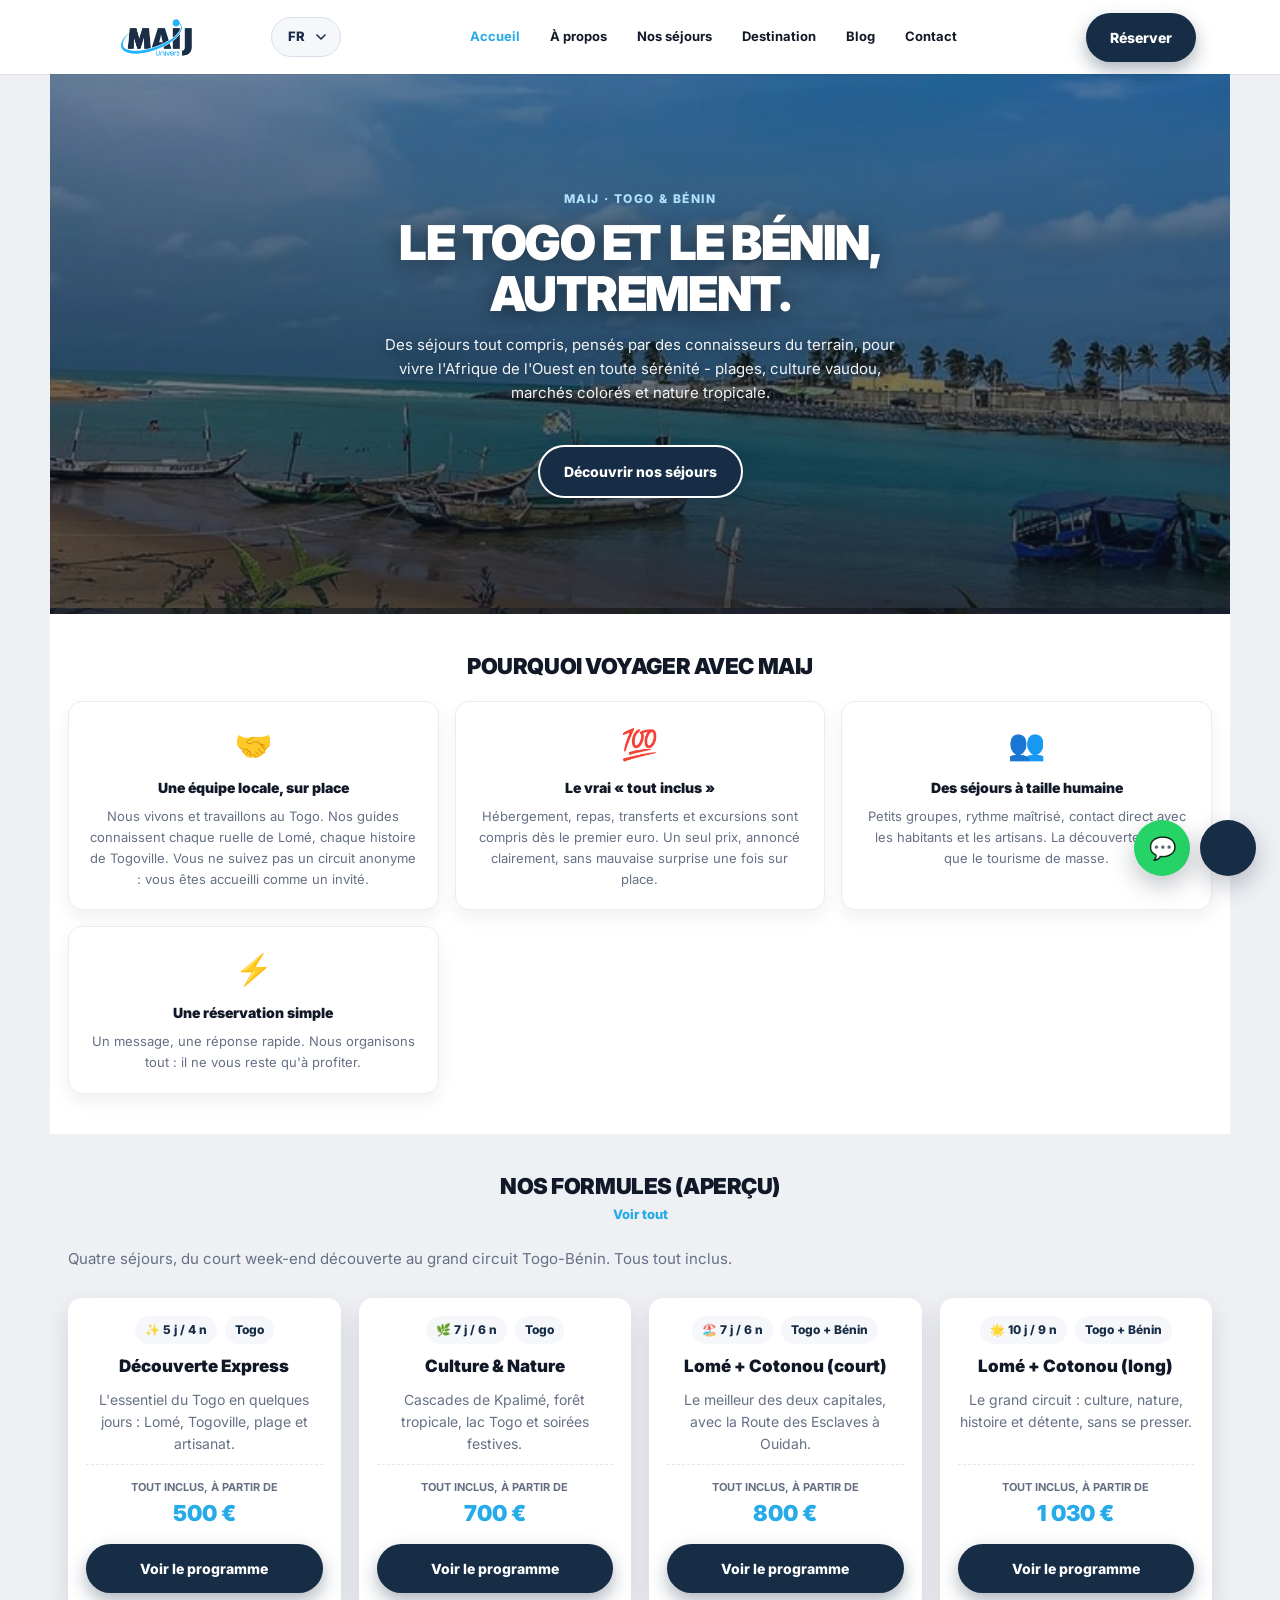
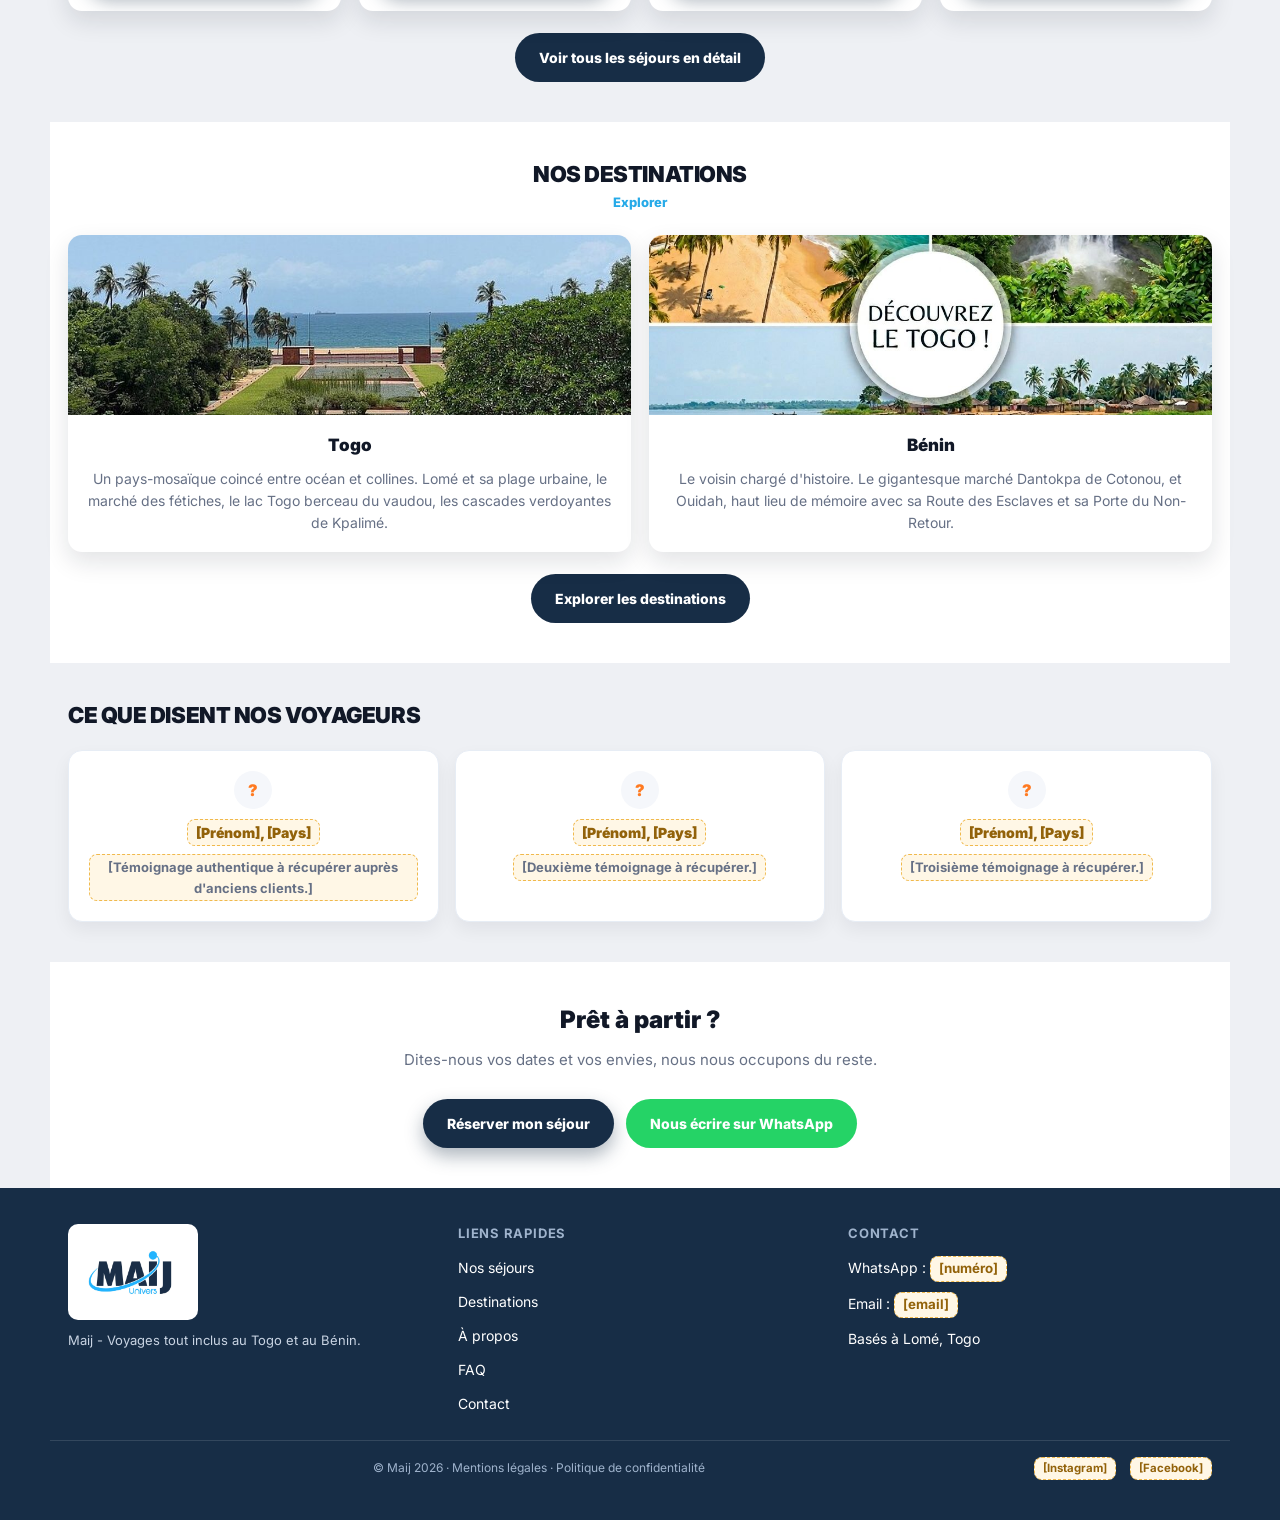
==== index.html @ 4d8f11bf "Déplace le site à la racine du dépôt pour GitHub Pages GitHub Pages cherche index.html à la racine (" ====
<!DOCTYPE html>
<html lang="fr">
<head>
  <meta charset="UTF-8" />
  <meta name="viewport" content="width=device-width, initial-scale=1.0" />
  <title data-i18n-title="home.meta.title">Maij - Voyages tout inclus au Togo et au Bénin</title>
  <meta name="description" data-i18n-content="home.meta.desc" content="Séjours tout inclus au Togo et au Bénin : plages, culture vaudou, marchés et nature tropicale. Réservation simple, organisée par une équipe locale." />
  <link rel="preconnect" href="https://fonts.googleapis.com">
  <link rel="preconnect" href="https://fonts.gstatic.com" crossorigin>
  <link href="https://fonts.googleapis.com/css2?family=Inter:wght@400;500;600;700;800;900&display=swap" rel="stylesheet">
  <link rel="stylesheet" href="style.css" />
</head>
<body>
  <a class="skip-link" href="#main" data-i18n="skip.content">Aller au contenu</a>

  <header class="site-header">
    <div class="header-inner">
      <a href="index.html" class="brand">
        <img src="assets/maij-logo.jpeg" alt="Logo Maij" />
      </a>

      <div class="lang-switch">
        <select class="lang-select" aria-label="Choisir la langue / Choose language">
          <option value="fr">FR</option>
          <option value="en">EN</option>
          <option value="es">ES</option>
          <option value="de">DE</option>
        </select>
      </div>

      <button class="menu-btn" aria-label="Ouvrir le menu" data-i18n-aria-label="menu.open" aria-expanded="false">☰</button>

      <div class="nav-overlay"></div>

      <nav class="navbar">
        <button class="nav-close" aria-label="Fermer le menu" data-i18n-aria-label="menu.close">✕</button>
        <a href="index.html" data-i18n="nav.accueil">Accueil</a>
        <a href="a-propos.html" data-i18n="nav.apropos">À propos</a>
        <a href="sejours.html" data-i18n="nav.sejours">Nos séjours</a>
        <a href="destinations.html" data-i18n="nav.destination">Destination</a>
        <a href="blog.html" data-i18n="nav.blog">Blog</a>
        <a href="contact.html" data-i18n="nav.contact">Contact</a>
        <a href="contact.html" class="btn btn-primary nav-cta" data-i18n="nav.reserver">Réserver</a>
      </nav>

      <a href="contact.html" class="btn btn-primary header-cta" data-i18n="nav.reserver">Réserver</a>
    </div>
  </header>

  <main id="main">
    <section class="hero hero--transparent page-hero-bg-beach">
      <div class="hero-slideshow" aria-hidden="true">
        <div class="hero-slide" style="background-image:url('assets/img/hero-plage-lome.jpg')"></div>
        <div class="hero-slide" style="background-image:url('assets/img/culture-vaudou.png')"></div>
        <div class="hero-slide" style="background-image:url('assets/img/lome-bord-de-mer.jpg')"></div>
        <div class="hero-slide" style="background-image:url('assets/img/cascade-kpalime.jpg')"></div>
      </div>
      <div class="hero-content">
        <p class="eyebrow" data-i18n="home.hero.eyebrow">Maij · Togo &amp; Bénin</p>
        <h1 data-i18n="home.hero.title">Le Togo et le Bénin, autrement.</h1>
        <p class="hero-text" data-i18n="home.hero.text">
          Des séjours tout compris, pensés par des connaisseurs du terrain, pour vivre
          l'Afrique de l'Ouest en toute sérénité - plages, culture vaudou, marchés colorés
          et nature tropicale.
        </p>
        <div class="btn-row">
          <a href="sejours.html" class="btn btn-primary btn-block hero-main-cta" data-i18n="home.hero.btn1">Découvrir nos séjours</a>
        </div>
      </div>
    </section>

    <section class="section section--white">
      <div class="section-title section-title--center">
        <h2 data-i18n="home.why.title">Pourquoi voyager avec Maij</h2>
      </div>
      <div class="why-grid reveal-group carousel-mobile">
        <div class="reveal">
          <span>🤝</span>
          <h3 data-i18n="home.why.1.title">Une équipe locale, sur place</h3>
          <p data-i18n="home.why.1.text">Nous vivons et travaillons au Togo. Nos guides connaissent chaque ruelle de Lomé, chaque histoire de Togoville. Vous ne suivez pas un circuit anonyme : vous êtes accueilli comme un invité.</p>
        </div>
        <div class="reveal">
          <span>💯</span>
          <h3 data-i18n="home.why.2.title">Le vrai « tout inclus »</h3>
          <p data-i18n="home.why.2.text">Hébergement, repas, transferts et excursions sont compris dès le premier euro. Un seul prix, annoncé clairement, sans mauvaise surprise une fois sur place.</p>
        </div>
        <div class="reveal">
          <span>👥</span>
          <h3 data-i18n="home.why.3.title">Des séjours à taille humaine</h3>
          <p data-i18n="home.why.3.text">Petits groupes, rythme maîtrisé, contact direct avec les habitants et les artisans. La découverte plutôt que le tourisme de masse.</p>
        </div>
        <div class="reveal">
          <span>⚡</span>
          <h3 data-i18n="home.why.4.title">Une réservation simple</h3>
          <p data-i18n="home.why.4.text">Un message, une réponse rapide. Nous organisons tout : il ne vous reste qu'à profiter.</p>
        </div>
      </div>
      <div class="carousel-dots" aria-hidden="true"></div>
    </section>

    <section class="section">
      <div class="section-title section-title--center">
        <h2 data-i18n="home.formules.title">Nos formules (aperçu)</h2>
        <a href="sejours.html" class="link" data-i18n="home.formules.seeall">Voir tout</a>
      </div>
      <p class="section-lead" data-i18n="home.formules.lead">Quatre séjours, du court week-end découverte au grand circuit Togo-Bénin. Tous tout inclus.</p>

      <div class="cards cards--4 reveal-group">
        <article class="card reveal">
          <div class="card-body">
            <div class="card-meta"><span data-i18n="home.pack1.duration">✨ 5 j / 4 n</span><span data-i18n="common.togo">Togo</span></div>
            <h3 data-i18n="common.pack1.title">Découverte Express</h3>
            <p data-i18n="home.pack1.desc">L'essentiel du Togo en quelques jours : Lomé, Togoville, plage et artisanat.</p>
            <div class="price-tag">
              <div><span class="price-label" data-i18n="common.price_from">Tout inclus, à partir de</span><br /><span class="price">500 €</span></div>
            </div>
            <a href="sejours.html#pack-1" class="btn btn-primary btn-block" data-i18n="home.pack.cta">Voir le programme</a>
          </div>
        </article>

        <article class="card reveal">
          <div class="card-body">
            <div class="card-meta"><span data-i18n="home.pack2.duration">🌿 7 j / 6 n</span><span data-i18n="common.togo">Togo</span></div>
            <h3 data-i18n="common.pack2.title">Culture &amp; Nature</h3>
            <p data-i18n="home.pack2.desc">Cascades de Kpalimé, forêt tropicale, lac Togo et soirées festives.</p>
            <div class="price-tag">
              <div><span class="price-label" data-i18n="common.price_from">Tout inclus, à partir de</span><br /><span class="price">700 €</span></div>
            </div>
            <a href="sejours.html#pack-2" class="btn btn-primary btn-block" data-i18n="home.pack.cta">Voir le programme</a>
          </div>
        </article>

        <article class="card reveal">
          <div class="card-body">
            <div class="card-meta"><span data-i18n="home.pack3.duration">🏖️ 7 j / 6 n</span><span data-i18n="common.togo_benin">Togo + Bénin</span></div>
            <h3 data-i18n="common.pack3.title">Lomé + Cotonou (court)</h3>
            <p data-i18n="home.pack3.desc">Le meilleur des deux capitales, avec la Route des Esclaves à Ouidah.</p>
            <div class="price-tag">
              <div><span class="price-label" data-i18n="common.price_from">Tout inclus, à partir de</span><br /><span class="price">800 €</span></div>
            </div>
            <a href="sejours.html#pack-3" class="btn btn-primary btn-block" data-i18n="home.pack.cta">Voir le programme</a>
          </div>
        </article>

        <article class="card reveal">
          <div class="card-body">
            <div class="card-meta"><span data-i18n="home.pack4.duration">🌟 10 j / 9 n</span><span data-i18n="common.togo_benin">Togo + Bénin</span></div>
            <h3 data-i18n="common.pack4.title">Lomé + Cotonou (long)</h3>
            <p data-i18n="home.pack4.desc">Le grand circuit : culture, nature, histoire et détente, sans se presser.</p>
            <div class="price-tag">
              <div><span class="price-label" data-i18n="common.price_from">Tout inclus, à partir de</span><br /><span class="price">1 030 €</span></div>
            </div>
            <a href="sejours.html#pack-4" class="btn btn-primary btn-block" data-i18n="home.pack.cta">Voir le programme</a>
          </div>
        </article>
      </div>

      <div class="btn-row">
        <a href="sejours.html" class="btn btn-secondary" data-i18n="home.formules.cta">Voir tous les séjours en détail</a>
      </div>
    </section>

    <section class="section section--white">
      <div class="section-title section-title--center">
        <h2 data-i18n="home.destinations.title">Nos destinations</h2>
        <a href="destinations.html" class="link" data-i18n="home.destinations.explore">Explorer</a>
      </div>
      <div class="cards cards--2 reveal-group">
        <article class="card reveal">
          <img src="assets/img/lome-bord-de-mer.jpg" alt="Bord de mer à Lomé, capitale du Togo" data-i18n-alt="home.destinations.togo_alt" loading="lazy" />
          <div class="card-body">
            <h3 data-i18n="common.togo">Togo</h3>
            <p data-i18n="home.destinations.togo_text">Un pays-mosaïque coincé entre océan et collines. Lomé et sa plage urbaine, le marché des fétiches, le lac Togo berceau du vaudou, les cascades verdoyantes de Kpalimé.</p>
          </div>
        </article>
        <article class="card reveal">
          <img src="assets/img/maij-visuel.jpeg" alt="Découvrez le Togo : plage, cascade et pirogue sur le lac" data-i18n-alt="home.destinations.benin_alt" loading="lazy" />
          <div class="card-body">
            <h3 data-i18n="common.benin">Bénin</h3>
            <p data-i18n="home.destinations.benin_text">Le voisin chargé d'histoire. Le gigantesque marché Dantokpa de Cotonou, et Ouidah, haut lieu de mémoire avec sa Route des Esclaves et sa Porte du Non-Retour.</p>
          </div>
        </article>
      </div>
      <div class="btn-row">
        <a href="destinations.html" class="btn btn-secondary" data-i18n="home.destinations.cta">Explorer les destinations</a>
      </div>
    </section>

    <section class="section">
      <div class="section-title">
        <h2 data-i18n="home.testimonials.title">Ce que disent nos voyageurs</h2>
      </div>
      <div class="testimonial-grid reveal-group carousel-mobile">
        <article class="reveal">
          <div class="avatar">?</div>
          <h3 class="todo" data-i18n="todo.testimonial_name">[Prénom], [Pays]</h3>
          <p class="todo" data-i18n="todo.testimonial_1">[Témoignage authentique à récupérer auprès d'anciens clients.]</p>
        </article>
        <article class="reveal">
          <div class="avatar">?</div>
          <h3 class="todo" data-i18n="todo.testimonial_name">[Prénom], [Pays]</h3>
          <p class="todo" data-i18n="todo.testimonial_2">[Deuxième témoignage à récupérer.]</p>
        </article>
        <article class="reveal">
          <div class="avatar">?</div>
          <h3 class="todo" data-i18n="todo.testimonial_name">[Prénom], [Pays]</h3>
          <p class="todo" data-i18n="todo.testimonial_3">[Troisième témoignage à récupérer.]</p>
        </article>
      </div>
      <div class="carousel-dots" aria-hidden="true"></div>
    </section>

    <section class="section section--white reveal" style="text-align:center;">
      <h2 style="font-size:24px;font-weight:900;margin-bottom:10px;" data-i18n="home.final.title">Prêt à partir ?</h2>
      <p class="section-lead" style="margin-inline:auto;" data-i18n="home.final.text">Dites-nous vos dates et vos envies, nous nous occupons du reste.</p>
      <div class="btn-row" style="justify-content:center;">
        <a href="contact.html" class="btn btn-primary" data-i18n="home.final.btn1">Réserver mon séjour</a>
        <a href="#" class="btn btn-whatsapp" data-i18n="home.final.btn2">Nous écrire sur WhatsApp</a>
      </div>
    </section>
  </main>

  <footer class="site-footer">
    <div class="footer-inner">
      <div class="footer-brand">
        <div style="background:#fff;border-radius:10px;padding:6px;width:130px;">
          <img src="assets/maij-logo.jpeg" alt="Logo Maij" />
        </div>
        <p data-i18n="footer.tagline">Maij - Voyages tout inclus au Togo et au Bénin.</p>
      </div>
      <div class="footer-col">
        <h4 data-i18n="footer.quicklinks">Liens rapides</h4>
        <ul>
          <li><a href="sejours.html" data-i18n="nav.sejours">Nos séjours</a></li>
          <li><a href="destinations.html" data-i18n="nav.destinations">Destinations</a></li>
          <li><a href="a-propos.html" data-i18n="nav.apropos">À propos</a></li>
          <li><a href="faq.html" data-i18n="nav.faq">FAQ</a></li>
          <li><a href="contact.html" data-i18n="nav.contact">Contact</a></li>
        </ul>
      </div>
      <div class="footer-col">
        <h4 data-i18n="footer.contact_title">Contact</h4>
        <ul>
          <li><span data-i18n="footer.whatsapp_label">WhatsApp :</span> <span class="todo" data-i18n="todo.number">[numéro]</span></li>
          <li><span data-i18n="footer.email_label">Email :</span> <span class="todo" data-i18n="todo.email">[email]</span></li>
          <li data-i18n="footer.based">Basés à Lomé, Togo</li>
        </ul>
      </div>
    </div>
    <div class="footer-bottom">
      <p data-i18n="footer.legal">© Maij 2026 · Mentions légales · Politique de confidentialité</p>
      <div style="display:flex;gap:14px;">
        <a href="#" class="todo" data-i18n="todo.instagram">[Instagram]</a>
        <a href="#" class="todo" data-i18n="todo.facebook">[Facebook]</a>
      </div>
    </div>
  </footer>

  <div class="float-cta">
    <a href="#" class="btn btn-whatsapp"><span class="label">WhatsApp</span><span aria-hidden="true">💬</span></a>
    <a href="contact.html" class="btn btn-primary"><span class="label" data-i18n="nav.reserver">Réserver</span></a>
  </div>

  <script src="translations.js"></script>
  <script src="i18n.js"></script>
  <script src="animations.js"></script>
  <script src="script.js"></script>
</body>
</html>
---- style.css ----
/* =======================================================
   MAIJ — Design system (repris de "Maij Univers tourisme")
   Mobile-first : base = mobile (~375px), puis on monte vers
   tablette (768px) et desktop (1024px / 1280px).
   ======================================================= */

:root {
  --primary: #26aae8;
  --dark: #172d46;
  --text: #111827;
  --muted: #667085;
  --light: #f5f7fb;
  --white: #ffffff;
  --orange: #ff7a21;
  --shadow: 0 18px 45px rgba(15, 23, 42, 0.16);
  --radius: 18px;
  --header-h: 64px;

  /* Système d'animation : un seul endroit pour ajuster durée/easing/amplitude */
  --ease-out: cubic-bezier(0.16, 1, 0.3, 1);
  --dur-fast: 300ms;
  --dur-base: 450ms;
  --dur-slow: 600ms;
  --reveal-y: 20px;
  --stagger-step: 80ms;
}

/* Mobile : transitions plus courtes et de plus faible amplitude */
@media (max-width: 768px) {
  :root {
    --dur-base: 320ms;
    --dur-slow: 420ms;
    --reveal-y: 12px;
    --stagger-step: 60ms;
  }
}

@media (prefers-reduced-motion: reduce) {
  :root {
    --dur-fast: 0ms;
    --dur-base: 0ms;
    --dur-slow: 0ms;
    --reveal-y: 0px;
    --stagger-step: 0ms;
  }
}

* {
  box-sizing: border-box;
  margin: 0;
  padding: 0;
}

html {
  scroll-behavior: smooth;
}

body {
  font-family: "Inter", Arial, sans-serif;
  color: var(--text);
  background: #eef0f4;
  font-size: 16px;
  line-height: 1.5;
}

a {
  text-decoration: none;
  color: inherit;
}

img {
  display: block;
  width: 100%;
  height: auto;
}

button,
input,
textarea,
select {
  font: inherit;
}

ul {
  list-style: none;
}

.skip-link {
  position: absolute;
  left: -9999px;
  top: 0;
  background: var(--dark);
  color: var(--white);
  padding: 10px 16px;
  z-index: 100;
}

.skip-link:focus {
  left: 8px;
  top: 8px;
}

/* ---------- Layout helpers ---------- */

.wrap {
  width: min(1180px, 100%);
  margin: 0 auto;
  padding-inline: 18px;
}

.section {
  width: min(1180px, 100%);
  margin: 0 auto;
  padding: 40px 18px;
}

.section--white {
  background: var(--white);
}

.section-title {
  display: flex;
  align-items: center;
  justify-content: space-between;
  gap: 12px;
  margin-bottom: 22px;
  flex-wrap: wrap;
}

/* Titre de section centré, avec le lien éventuel juste dessous */
.section-title--center {
  flex-direction: column;
  justify-content: center;
  text-align: center;
  gap: 6px;
}

.section-title--center h2 {
  width: 100%;
  text-align: center;
}

.section-title h2 {
  text-transform: uppercase;
  color: var(--text);
  font-size: 22px;
  line-height: 1.15;
  font-weight: 900;
  letter-spacing: -0.02em;
}

.section-title a,
.section-title .link {
  color: var(--primary);
  font-size: 13px;
  font-weight: 800;
}

.section-lead {
  max-width: 680px;
  color: var(--muted);
  font-size: 15px;
  line-height: 1.65;
  margin-bottom: 26px;
}

.eyebrow {
  color: var(--primary);
  font-size: 12px;
  font-weight: 800;
  letter-spacing: 0.12em;
  text-transform: uppercase;
  margin-bottom: 10px;
}

/* ---------- Buttons ---------- */

.btn {
  display: inline-flex;
  align-items: center;
  justify-content: center;
  gap: 8px;
  border: 0;
  border-radius: 999px;
  padding: 14px 24px;
  font-size: 14px;
  font-weight: 800;
  cursor: pointer;
  min-height: 48px;
  text-align: center;
  transition: transform 0.2s ease, box-shadow 0.2s ease;
}

.btn:active {
  transform: translateY(1px);
}

.btn-primary {
  background: var(--dark);
  color: var(--white);
  box-shadow: 0 8px 18px rgba(23, 45, 70, 0.35);
}

.btn-secondary {
  background: var(--dark);
  color: var(--white);
}

.btn-outline {
  background: transparent;
  color: var(--dark);
  border: 2px solid var(--dark);
}

.btn-outline-light {
  background: transparent;
  color: var(--white);
  border: 2px solid var(--white);
}

/* CTA principal du hero (Accueil) : fond bleu marine + bordure blanche bien visible */
.hero-main-cta {
  border: 2px solid #ffffff;
}

.hero-main-cta:hover {
  transform: translateY(-2px);
}

@media (max-width: 539.98px) {
  .hero-main-cta {
    max-width: 320px;
    margin-inline: auto;
  }
}

.btn-whatsapp {
  background: #25d366;
  color: var(--white);
}

.btn-block {
  width: 100%;
}

.btn-row {
  display: flex;
  flex-direction: column;
  align-items: center;
  justify-content: center;
  gap: 12px;
  margin-top: 22px;
  width: 100%;
}

@media (min-width: 540px) {
  .btn-row {
    flex-direction: row;
    flex-wrap: wrap;
  }

  .btn-row .btn {
    width: auto;
  }
}

/* ---------- Placeholder à compléter ---------- */

.todo {
  background: #fff7e6;
  color: #92620a;
  border: 1px dashed #f0b94d;
  border-radius: 8px;
  padding: 2px 8px;
  font-weight: 700;
  font-size: 0.95em;
  display: inline-block;
}

/* ---------- Header ---------- */

.site-header {
  position: sticky;
  top: 0;
  z-index: 50;
  background: var(--white);
  box-shadow: 0 1px 0 rgba(0, 0, 0, 0.06);
  transition: box-shadow var(--dur-fast) var(--ease-out);
}

.site-header.is-scrolled {
  box-shadow: 0 8px 20px rgba(15, 23, 42, 0.1);
}

.header-inner {
  width: min(1180px, 100%);
  margin: 0 auto;
  min-height: var(--header-h);
  padding: 10px 18px;
  display: flex;
  align-items: center;
  gap: 16px;
  transition: min-height var(--dur-fast) var(--ease-out), padding var(--dur-fast) var(--ease-out);
}

.site-header.is-scrolled .header-inner {
  min-height: calc(var(--header-h) - 10px);
  padding-block: 6px;
}

.brand {
  display: flex;
  align-items: center;
  width: 120px;
  height: 44px;
  overflow: hidden;
  flex-shrink: 0;
}

.brand img {
  width: 120px;
  height: 50px;
  object-fit: contain;
  transform: scale(1.15);
}

.menu-btn {
  margin-left: auto;
  width: 44px;
  height: 44px;
  display: grid;
  place-items: center;
  background: var(--dark);
  color: var(--white);
  border: none;
  border-radius: 10px;
  font-size: 20px;
  cursor: pointer;
}

.lang-switch {
  flex-shrink: 0;
}

.lang-switch select {
  -webkit-appearance: none;
  appearance: none;
  border: 1px solid #d7dfe9;
  border-radius: 999px;
  padding: 9px 34px 9px 16px;
  font-size: 13px;
  font-weight: 800;
  color: var(--dark);
  background-color: var(--light);
  background-image: url("data:image/svg+xml,%3Csvg xmlns='http://www.w3.org/2000/svg' width='10' height='6' viewBox='0 0 10 6'%3E%3Cpath d='M1 1l4 4 4-4' fill='none' stroke='%23172d46' stroke-width='1.6' stroke-linecap='round' stroke-linejoin='round'/%3E%3C/svg%3E");
  background-repeat: no-repeat;
  background-position: right 14px center;
  min-height: 40px;
  min-width: 64px;
  cursor: pointer;
}

.header-cta {
  display: none;
}

.nav-overlay {
  position: fixed;
  inset: 0;
  background: rgba(15, 23, 42, 0.45);
  opacity: 0;
  visibility: hidden;
  transition: opacity 0.25s ease;
  z-index: 49;
}

.nav-overlay.is-open {
  opacity: 1;
  visibility: visible;
}

.navbar {
  position: fixed;
  top: 0;
  right: 0;
  height: 100vh;
  width: min(82vw, 320px);
  background: var(--white);
  padding: 90px 28px 28px;
  display: flex;
  flex-direction: column;
  gap: 6px;
  transform: translateX(100%);
  transition: transform 0.3s ease;
  z-index: 50;
  box-shadow: -10px 0 40px rgba(15, 23, 42, 0.18);
}

.navbar.is-open {
  transform: translateX(0);
}

.navbar a {
  color: var(--text);
  font-weight: 700;
  font-size: 16px;
  padding: 14px 4px;
  border-bottom: 1px solid #eef0f4;
  min-height: 44px;
  display: flex;
  align-items: center;
}

.navbar a.is-active {
  color: var(--primary);
}

.navbar .nav-cta {
  margin-top: 18px;
}

.nav-close {
  position: absolute;
  top: 18px;
  right: 18px;
  width: 40px;
  height: 40px;
  border-radius: 50%;
  border: none;
  background: var(--light);
  font-size: 18px;
  cursor: pointer;
}

@media (min-width: 980px) {
  .menu-btn,
  .nav-close,
  .nav-overlay {
    display: none;
  }

  .header-inner {
    padding: 12px 34px;
    gap: 32px;
  }

  .brand {
    width: 155px;
    height: 50px;
  }

  .brand img {
    width: 150px;
    height: 62px;
  }

  .navbar {
    position: static;
    height: auto;
    width: auto;
    transform: none;
    flex-direction: row;
    align-items: center;
    justify-content: center;
    flex: 1;
    padding: 0;
    box-shadow: none;
    gap: 30px;
  }

  .navbar a {
    border-bottom: 0;
    padding: 0;
    font-size: 13px;
    font-weight: 700;
    min-height: auto;
  }

  .navbar a:hover {
    color: var(--primary);
  }

  .navbar .nav-cta {
    display: none;
  }

  .header-cta {
    display: inline-flex;
  }
}

/* ---------- Hero ---------- */

.hero {
  width: min(1180px, 100%);
  margin: 0 auto;
  min-height: 70vh;
  background-size: cover;
  background-position: center;
  display: grid;
  place-items: center;
  position: relative;
  padding: 40px 16px;
}

.hero::before {
  content: "";
  position: absolute;
  inset: 0;
  z-index: 1;
  background: linear-gradient(180deg, rgba(18, 28, 42, 0.45), rgba(18, 28, 42, 0.55));
}

/* Hero sans cadre blanc : texte directement sur l'image (page Accueil) */
.hero--transparent::before {
  background: linear-gradient(180deg, rgba(10, 16, 28, 0.35), rgba(10, 16, 28, 0.72));
}

/* Slideshow hero (page Accueil) : 4 visuels en fondu, défilement automatique */
.hero-slideshow {
  position: absolute;
  inset: 0;
  z-index: 0;
  overflow: hidden;
  will-change: transform;
}

.hero-slide {
  position: absolute;
  inset: -4% -4%;
  background-size: cover;
  background-position: center;
  opacity: 0;
  transition: opacity var(--dur-slow) var(--ease-out);
}

.hero-slide.is-active {
  opacity: 1;
}

.hero-content {
  position: relative;
  z-index: 2;
  width: min(680px, 100%);
  text-align: center;
  display: flex;
  flex-direction: column;
  align-items: center;
}

.hero-content > *,
.hero-card > * {
  opacity: 0;
  transform: translateY(var(--reveal-y));
  transition: opacity var(--dur-base) var(--ease-out), transform var(--dur-base) var(--ease-out);
}

.hero-content > *.is-visible,
.hero-card > *.is-visible {
  opacity: 1;
  transform: translateY(0);
}

.hero-content .eyebrow {
  color: #aee3fb;
}

.hero-content h1 {
  color: var(--white);
  text-transform: uppercase;
  text-shadow: 0 4px 20px rgba(0, 0, 0, 0.45);
  font-size: clamp(28px, 7.5vw, 48px);
  line-height: 1.05;
  letter-spacing: -0.03em;
  font-weight: 900;
}

.hero-content .hero-text {
  color: rgba(255, 255, 255, 0.94);
  text-shadow: 0 2px 12px rgba(0, 0, 0, 0.4);
}

.hero-card {
  position: relative;
  z-index: 2;
  width: min(640px, 100%);
  background: rgba(255, 255, 255, 0.97);
  border-radius: 16px;
  padding: 28px 22px;
  text-align: center;
  box-shadow: var(--shadow);
}

.hero-card h1 {
  color: var(--text);
  text-transform: uppercase;
  font-size: clamp(26px, 7vw, 46px);
  line-height: 1.05;
  letter-spacing: -0.03em;
  font-weight: 900;
}

.hero-text {
  max-width: 520px;
  margin: 14px auto 22px;
  color: #4b5563;
  font-size: 15px;
  line-height: 1.6;
}

.hero .btn-row {
  margin-top: 18px;
}

.hero--page {
  min-height: 38vh;
}

@media (min-width: 768px) {
  .hero {
    min-height: 60vh;
  }

  .hero--page {
    min-height: 34vh;
  }

  .hero-card {
    padding: 38px 40px;
  }
}

/* ---------- Bloc titre compact (pages internes, sans image ni carte) ---------- */

.page-heading {
  width: min(1180px, 100%);
  margin: 0 auto;
  padding: 54px 18px 34px;
  background:
    radial-gradient(circle at top left, rgba(38, 170, 232, 0.12), transparent 34%),
    linear-gradient(180deg, #ffffff 0%, #f5f7fb 100%);
  text-align: center;
  border-bottom: 1px solid rgba(23, 45, 70, 0.08);
}

.page-heading-inner {
  max-width: 760px;
  margin: 0 auto;
}

.page-heading .eyebrow {
  color: var(--primary);
  font-size: 12px;
  font-weight: 900;
  letter-spacing: 0.14em;
  text-transform: uppercase;
  margin-bottom: 10px;
}

.page-heading h1 {
  color: var(--dark);
  font-size: clamp(30px, 4vw, 48px);
  line-height: 1.08;
  font-weight: 900;
  letter-spacing: -0.04em;
  max-width: 760px;
  margin: 0 auto;
}

.page-heading-text {
  max-width: 660px;
  margin: 16px auto 0;
  color: var(--muted);
  font-size: 16px;
  line-height: 1.65;
}

.page-heading::after {
  content: "";
  display: block;
  width: 72px;
  height: 4px;
  margin: 22px auto 0;
  border-radius: 999px;
  background: var(--primary);
}

@media (max-width: 639.98px) {
  .page-heading {
    padding: 38px 18px 26px;
  }

  .page-heading h1 {
    font-size: clamp(28px, 9vw, 36px);
    line-height: 1.1;
  }

  .page-heading-text {
    font-size: 15px;
    line-height: 1.6;
  }
}

/* ---------- Cards (packs, destinations, blog…) ---------- */

.cards {
  display: grid;
  gap: 18px;
  grid-template-columns: 1fr;
}

@media (min-width: 640px) {
  .cards--2 {
    grid-template-columns: repeat(2, 1fr);
  }
}

@media (min-width: 980px) {
  .cards--3 {
    grid-template-columns: repeat(3, 1fr);
  }

  .cards--4 {
    grid-template-columns: repeat(2, 1fr);
  }
}

@media (min-width: 1180px) {
  .cards--4 {
    grid-template-columns: repeat(4, 1fr);
  }
}

.card {
  background: var(--white);
  border-radius: 14px;
  overflow: hidden;
  box-shadow: 0 10px 25px rgba(15, 23, 42, 0.12);
  display: flex;
  flex-direction: column;
}

.card img {
  height: 180px;
  object-fit: cover;
}

.card-body {
  padding: 18px;
  display: flex;
  flex-direction: column;
  align-items: center;
  gap: 10px;
  flex: 1;
  text-align: center;
}

.card-body h3 {
  font-size: 17px;
  font-weight: 900;
}

.card-body p {
  color: var(--muted);
  font-size: 14px;
  line-height: 1.55;
}

.card-meta {
  display: flex;
  flex-wrap: wrap;
  justify-content: center;
  gap: 8px;
  font-size: 12px;
  font-weight: 800;
  color: var(--dark);
}

.card-meta span {
  background: var(--light);
  border-radius: 999px;
  padding: 5px 10px;
}

.price-tag {
  margin-top: auto;
  width: 100%;
  display: flex;
  flex-direction: column;
  align-items: center;
  gap: 4px;
  padding-top: 8px;
  border-top: 1px dashed #e5e7eb;
}

.price-tag .price {
  color: var(--primary);
  font-size: 22px;
  font-weight: 900;
}

/* Les listes jour par jour restent alignées à gauche pour rester lisibles */
.card-body .day-list {
  align-self: stretch;
  text-align: left;
}

.price-tag .price-label {
  color: var(--muted);
  font-size: 11px;
  font-weight: 700;
  text-transform: uppercase;
}

.card-body .btn {
  margin-top: 4px;
}

.day-list {
  display: flex;
  flex-direction: column;
  gap: 8px;
  margin: 4px 0 6px;
}

.day-list li {
  font-size: 13px;
  color: var(--muted);
  line-height: 1.5;
  padding-left: 14px;
  border-left: 3px solid var(--primary);
}

.day-list strong {
  color: var(--text);
}

/* ---------- Comparison table → cards on mobile ---------- */

.compare-cards {
  display: flex;
  flex-direction: column;
  gap: 14px;
}

.compare-card {
  background: var(--white);
  border-radius: 14px;
  padding: 18px;
  box-shadow: 0 10px 25px rgba(15, 23, 42, 0.1);
}

.compare-card h3 {
  font-size: 15px;
  font-weight: 900;
  margin-bottom: 10px;
}

.compare-card dl {
  display: grid;
  grid-template-columns: auto 1fr;
  gap: 6px 12px;
  font-size: 13px;
}

.compare-card dt {
  color: var(--muted);
  font-weight: 700;
}

.compare-card dd {
  color: var(--text);
  text-align: right;
}

.compare-card .price {
  color: var(--primary);
  font-weight: 900;
  font-size: 16px;
}

.compare-table-wrap {
  display: none;
}

@media (min-width: 768px) {
  .compare-cards {
    display: none;
  }

  .compare-table-wrap {
    display: block;
    overflow-x: auto;
  }

  table.compare-table {
    width: 100%;
    border-collapse: collapse;
    background: var(--white);
    border-radius: 14px;
    overflow: hidden;
    box-shadow: 0 10px 25px rgba(15, 23, 42, 0.1);
    min-width: 640px;
  }

  table.compare-table th,
  table.compare-table td {
    padding: 14px 16px;
    text-align: left;
    font-size: 14px;
    border-bottom: 1px solid #eef0f4;
  }

  table.compare-table th {
    background: var(--dark);
    color: var(--white);
    font-weight: 800;
    text-transform: uppercase;
    font-size: 12px;
    letter-spacing: 0.04em;
  }

  table.compare-table td strong {
    color: var(--primary);
  }
}

/* ---------- Inclus / non inclus ---------- */

.include-grid {
  display: grid;
  gap: 18px;
  grid-template-columns: 1fr;
}

@media (min-width: 768px) {
  .include-grid {
    grid-template-columns: 1fr 1fr;
  }
}

.include-box {
  background: var(--white);
  border-radius: 14px;
  padding: 20px;
  box-shadow: 0 10px 25px rgba(15, 23, 42, 0.08);
}

.include-box h3 {
  font-size: 15px;
  font-weight: 900;
  margin-bottom: 12px;
}

.include-box ul {
  display: flex;
  flex-direction: column;
  gap: 10px;
}

.include-box li {
  font-size: 14px;
  color: var(--muted);
  padding-left: 22px;
  position: relative;
  line-height: 1.5;
}

.include-box--yes li::before {
  content: "✅";
  position: absolute;
  left: 0;
}

.include-box--no li::before {
  content: "❌";
  position: absolute;
  left: 0;
}

/* ---------- Why / advantages ---------- */

.why-grid,
.testimonial-grid {
  display: grid;
  grid-template-columns: 1fr;
  gap: 16px;
  margin-top: 22px;
}

@media (min-width: 640px) {
  .why-grid,
  .testimonial-grid {
    grid-template-columns: repeat(2, 1fr);
  }
}

@media (min-width: 980px) {
  .why-grid,
  .testimonial-grid {
    grid-template-columns: repeat(3, 1fr);
  }
}

/* ---------- Carrousel mobile (défilement horizontal + points) ---------- */

@media (max-width: 639.98px) {
  .carousel-mobile {
    display: flex;
    grid-template-columns: none;
    overflow-x: auto;
    scroll-snap-type: x mandatory;
    -webkit-overflow-scrolling: touch;
    scrollbar-width: none;
    margin-inline: -18px;
    padding-inline: 18px;
    padding-bottom: 4px;
  }

  .carousel-mobile::-webkit-scrollbar {
    display: none;
  }

  .carousel-mobile > * {
    flex: 0 0 80%;
    scroll-snap-align: start;
  }
}

.carousel-dots {
  display: none;
  justify-content: center;
  align-items: center;
  gap: 8px;
  margin-top: 16px;
}

@media (max-width: 639.98px) {
  .carousel-dots {
    display: flex;
  }
}

.carousel-dots span {
  width: 7px;
  height: 7px;
  border-radius: 50%;
  background: #d7dfe9;
  transition: background var(--dur-fast) var(--ease-out), transform var(--dur-fast) var(--ease-out);
}

.carousel-dots span.is-active {
  background: var(--primary);
  transform: scale(1.35);
}

.why-grid > div,
.testimonial-grid article {
  background: var(--white);
  border: 1px solid #e7edf5;
  border-radius: 14px;
  padding: 20px;
  text-align: center;
  box-shadow: 0 8px 18px rgba(15, 23, 42, 0.06);
}

.why-grid span {
  font-size: 30px;
}

.why-grid h3,
.testimonial-grid h3 {
  margin-top: 10px;
  margin-bottom: 8px;
  font-size: 14px;
  font-weight: 900;
}

.why-grid p,
.testimonial-grid p {
  font-size: 13px;
  color: var(--muted);
  line-height: 1.6;
}

.avatar {
  width: 38px;
  height: 38px;
  display: grid;
  place-items: center;
  margin: 0 auto;
  border-radius: 50%;
  background: var(--light);
  color: var(--orange);
  font-weight: 900;
}

/* ---------- Destinations ---------- */

.destination-block {
  display: grid;
  gap: 16px;
  grid-template-columns: 1fr;
  align-items: center;
  background: var(--white);
  border-radius: 16px;
  overflow: hidden;
  box-shadow: 0 10px 25px rgba(15, 23, 42, 0.1);
  margin-bottom: 20px;
}

.destination-block img {
  height: 220px;
  object-fit: cover;
}

.destination-block .destination-text {
  padding: 18px 20px 22px;
}

.destination-block h3 {
  font-size: 19px;
  font-weight: 900;
  margin-bottom: 8px;
}

.destination-block p {
  color: var(--muted);
  font-size: 14px;
  line-height: 1.6;
}

@media (min-width: 768px) {
  .destination-block {
    grid-template-columns: 1fr 1fr;
  }

  .destination-block img {
    height: 100%;
    min-height: 260px;
  }

  .destination-block.reverse {
    direction: rtl;
  }

  .destination-block.reverse .destination-text {
    direction: ltr;
  }
}

/* ---------- FAQ accordion ---------- */

.faq-list {
  display: flex;
  flex-direction: column;
  gap: 12px;
}

.faq-item {
  background: var(--white);
  border-radius: 12px;
  box-shadow: 0 8px 18px rgba(15, 23, 42, 0.07);
  overflow: hidden;
}

.faq-question {
  width: 100%;
  display: flex;
  align-items: center;
  justify-content: space-between;
  gap: 12px;
  background: none;
  border: none;
  text-align: left;
  padding: 16px 18px;
  font-size: 15px;
  font-weight: 800;
  color: var(--text);
  cursor: pointer;
  min-height: 44px;
}

.faq-question .icon {
  flex-shrink: 0;
  width: 28px;
  height: 28px;
  border-radius: 50%;
  background: var(--light);
  color: var(--dark);
  display: grid;
  place-items: center;
  font-size: 16px;
  transition: transform 0.2s ease;
}

.faq-item.is-open .faq-question .icon {
  transform: rotate(45deg);
  color: var(--orange);
}

.faq-answer {
  max-height: 0;
  overflow: hidden;
  transition: max-height 0.25s ease;
}

.faq-answer p {
  padding: 0 18px 18px;
  color: var(--muted);
  font-size: 14px;
  line-height: 1.6;
}

/* ---------- Blog ---------- */

.article-content {
  background: var(--white);
  border-radius: 16px;
  padding: 22px;
  box-shadow: 0 10px 25px rgba(15, 23, 42, 0.08);
}

.article-content h2 {
  font-size: 20px;
  font-weight: 900;
  margin-bottom: 14px;
}

.article-content p {
  color: var(--muted);
  font-size: 15px;
  line-height: 1.7;
  margin-bottom: 14px;
}

.blog-topics {
  display: flex;
  flex-direction: column;
  gap: 10px;
  margin-top: 12px;
}

.blog-topics li {
  background: var(--white);
  border-radius: 12px;
  padding: 14px 16px;
  font-weight: 700;
  font-size: 14px;
  box-shadow: 0 6px 14px rgba(15, 23, 42, 0.06);
}

/* ---------- Contact form ---------- */

.contact-grid {
  display: grid;
  gap: 24px;
  grid-template-columns: 1fr;
}

@media (min-width: 900px) {
  .contact-grid {
    grid-template-columns: 1fr 1.2fr;
  }
}

.contact-info {
  background: var(--dark);
  color: var(--white);
  border-radius: 16px;
  padding: 24px;
}

.contact-info h2 {
  font-size: 18px;
  font-weight: 900;
  margin-bottom: 14px;
}

.contact-info ul {
  display: flex;
  flex-direction: column;
  gap: 12px;
  margin: 16px 0 20px;
  font-size: 14px;
}

.contact-info .todo {
  background: rgba(255, 255, 255, 0.12);
  color: #ffe0ad;
  border-color: rgba(255, 224, 173, 0.4);
}

.contact-form {
  background: var(--white);
  border-radius: 16px;
  padding: 22px;
  box-shadow: 0 10px 25px rgba(15, 23, 42, 0.08);
  display: flex;
  flex-direction: column;
  gap: 14px;
}

.form-field {
  display: flex;
  flex-direction: column;
  gap: 6px;
}

.form-field label {
  font-size: 13px;
  font-weight: 800;
  color: var(--text);
}

.form-field input,
.form-field select,
.form-field textarea {
  border: 1px solid #d7dfe9;
  border-radius: 10px;
  padding: 12px 14px;
  font-size: 15px;
  min-height: 48px;
  background: var(--light);
}

.form-field textarea {
  min-height: 110px;
  resize: vertical;
}

.form-row {
  display: grid;
  gap: 14px;
  grid-template-columns: 1fr;
}

@media (min-width: 540px) {
  .form-row--2 {
    grid-template-columns: 1fr 1fr;
  }
}

/* ---------- Footer ---------- */

.site-footer {
  background: var(--dark);
  color: var(--white);
  padding: 36px 0 100px;
}

.footer-inner {
  width: min(1180px, 100%);
  margin: 0 auto;
  padding: 0 18px;
  display: grid;
  gap: 26px;
  grid-template-columns: 1fr;
}

@media (min-width: 768px) {
  .footer-inner {
    grid-template-columns: repeat(3, 1fr);
  }

  .site-footer {
    padding-bottom: 40px;
  }
}

.footer-brand p {
  margin-top: 10px;
  color: #c9d4e3;
  font-size: 13px;
  line-height: 1.6;
}

.footer-col h4 {
  font-size: 13px;
  text-transform: uppercase;
  letter-spacing: 0.06em;
  margin-bottom: 12px;
  color: #9fb3cc;
}

.footer-col ul {
  display: flex;
  flex-direction: column;
  gap: 10px;
  font-size: 14px;
}

.footer-col a {
  min-height: 24px;
  display: inline-flex;
  align-items: center;
}

.footer-bottom {
  width: min(1180px, 100%);
  margin: 24px auto 0;
  padding: 16px 18px 0;
  border-top: 1px solid rgba(255, 255, 255, 0.12);
  font-size: 12px;
  color: #9fb3cc;
  display: flex;
  flex-direction: column;
  align-items: center;
  justify-content: center;
  text-align: center;
  gap: 8px;
}

.footer-bottom p {
  text-align: center;
  margin-inline: auto;
}

@media (min-width: 768px) {
  .footer-bottom {
    flex-direction: row;
    justify-content: center;
    gap: 24px;
  }
}

/* ---------- Floating WhatsApp / Réserver bar (mobile) ---------- */

.float-cta {
  position: fixed;
  left: 0;
  right: 0;
  bottom: 0;
  z-index: 40;
  display: flex;
  gap: 10px;
  padding: 10px 12px;
  background: rgba(255, 255, 255, 0.97);
  box-shadow: 0 -10px 30px rgba(15, 23, 42, 0.15);
}

.float-cta .btn {
  flex: 1;
}

@media (min-width: 980px) {
  .float-cta {
    left: auto;
    right: 24px;
    bottom: 24px;
    background: none;
    box-shadow: none;
    padding: 0;
    width: auto;
  }

  .float-cta .btn {
    flex: none;
    width: 56px;
    height: 56px;
    padding: 0;
    border-radius: 50%;
    font-size: 22px;
    box-shadow: 0 10px 24px rgba(15, 23, 42, 0.25);
  }

  .float-cta .btn span.label {
    display: none;
  }
}

.float-cta {
  opacity: 0;
  transform: translateY(14px);
  transition: opacity var(--dur-base) var(--ease-out), transform var(--dur-base) var(--ease-out);
}

.float-cta.is-visible {
  opacity: 1;
  transform: translateY(0);
}

/* ---------- Scroll-reveal (apparition une seule fois) ---------- */

.reveal {
  opacity: 0;
  transform: translateY(var(--reveal-y));
  transition: opacity var(--dur-base) var(--ease-out), transform var(--dur-base) var(--ease-out);
}

.reveal.is-visible {
  opacity: 1;
  transform: translateY(0);
}

/* ---------- Survol desktop uniquement (pas de hover collant au doigt) ---------- */

@media (hover: hover) and (pointer: fine) {
  .card {
    transition: transform var(--dur-fast) var(--ease-out), box-shadow var(--dur-fast) var(--ease-out);
  }

  .card:hover {
    transform: translateY(-6px);
    box-shadow: 0 16px 32px rgba(15, 23, 42, 0.18);
  }

  .destination-block img {
    transition: transform var(--dur-slow) var(--ease-out);
  }

  .destination-block:hover img {
    transform: scale(1.05);
  }
}

/* ---------- Misc ---------- */

.visually-hidden {
  position: absolute;
  width: 1px;
  height: 1px;
  overflow: hidden;
  clip: rect(0 0 0 0);
}

.page-hero-bg-beach {
  background-image: linear-gradient(180deg, rgba(18, 28, 42, 0.35), rgba(18, 28, 42, 0.55)), url("assets/img/hero-plage-lome.jpg");
}

/* ===============================
   GLOBAL RESPONSIVE FIXES - MAIJ
   Corrections transverses pour un rendu mobile centré et propre
   sur les 7 pages, sans toucher au contenu ni à l'identité visuelle.
   =============================== */

html,
body {
  overflow-x: hidden;
}

@media (max-width: 767.98px) {
  /* --- Sections génériques : titres et intros centrés --- */

  .section-title {
    flex-direction: column;
    justify-content: center;
    text-align: center;
  }

  .section-title h2 {
    width: 100%;
  }

  .section-title a,
  .section-title .link {
    margin-inline: auto;
  }

  .section-lead {
    margin-left: auto;
    margin-right: auto;
    text-align: center;
  }

  /* --- Hero : contenu bien centré, sans cadre blanc qui débordent --- */

  .hero-content,
  .hero-card {
    margin-left: auto;
    margin-right: auto;
  }

  .hero-content h1,
  .hero-card h1 {
    max-width: 100%;
  }

  /* --- Footer : une seule colonne centrée --- */

  .footer-inner {
    text-align: center;
    justify-items: center;
  }

  .footer-brand {
    display: flex;
    flex-direction: column;
    align-items: center;
  }

  .footer-col ul {
    align-items: center;
  }

  .footer-bottom {
    text-align: center;
    align-items: center;
  }

  .footer-bottom > div {
    justify-content: center;
  }
}

@media (max-width: 639.98px) {
  /* --- Carrousel mobile : cartes centrées, pas collées au bord --- */

  .carousel-mobile {
    scroll-padding-inline: 18px;
  }

  .carousel-mobile > * {
    flex: 0 0 calc(100% - 56px);
    scroll-snap-align: center;
  }
}
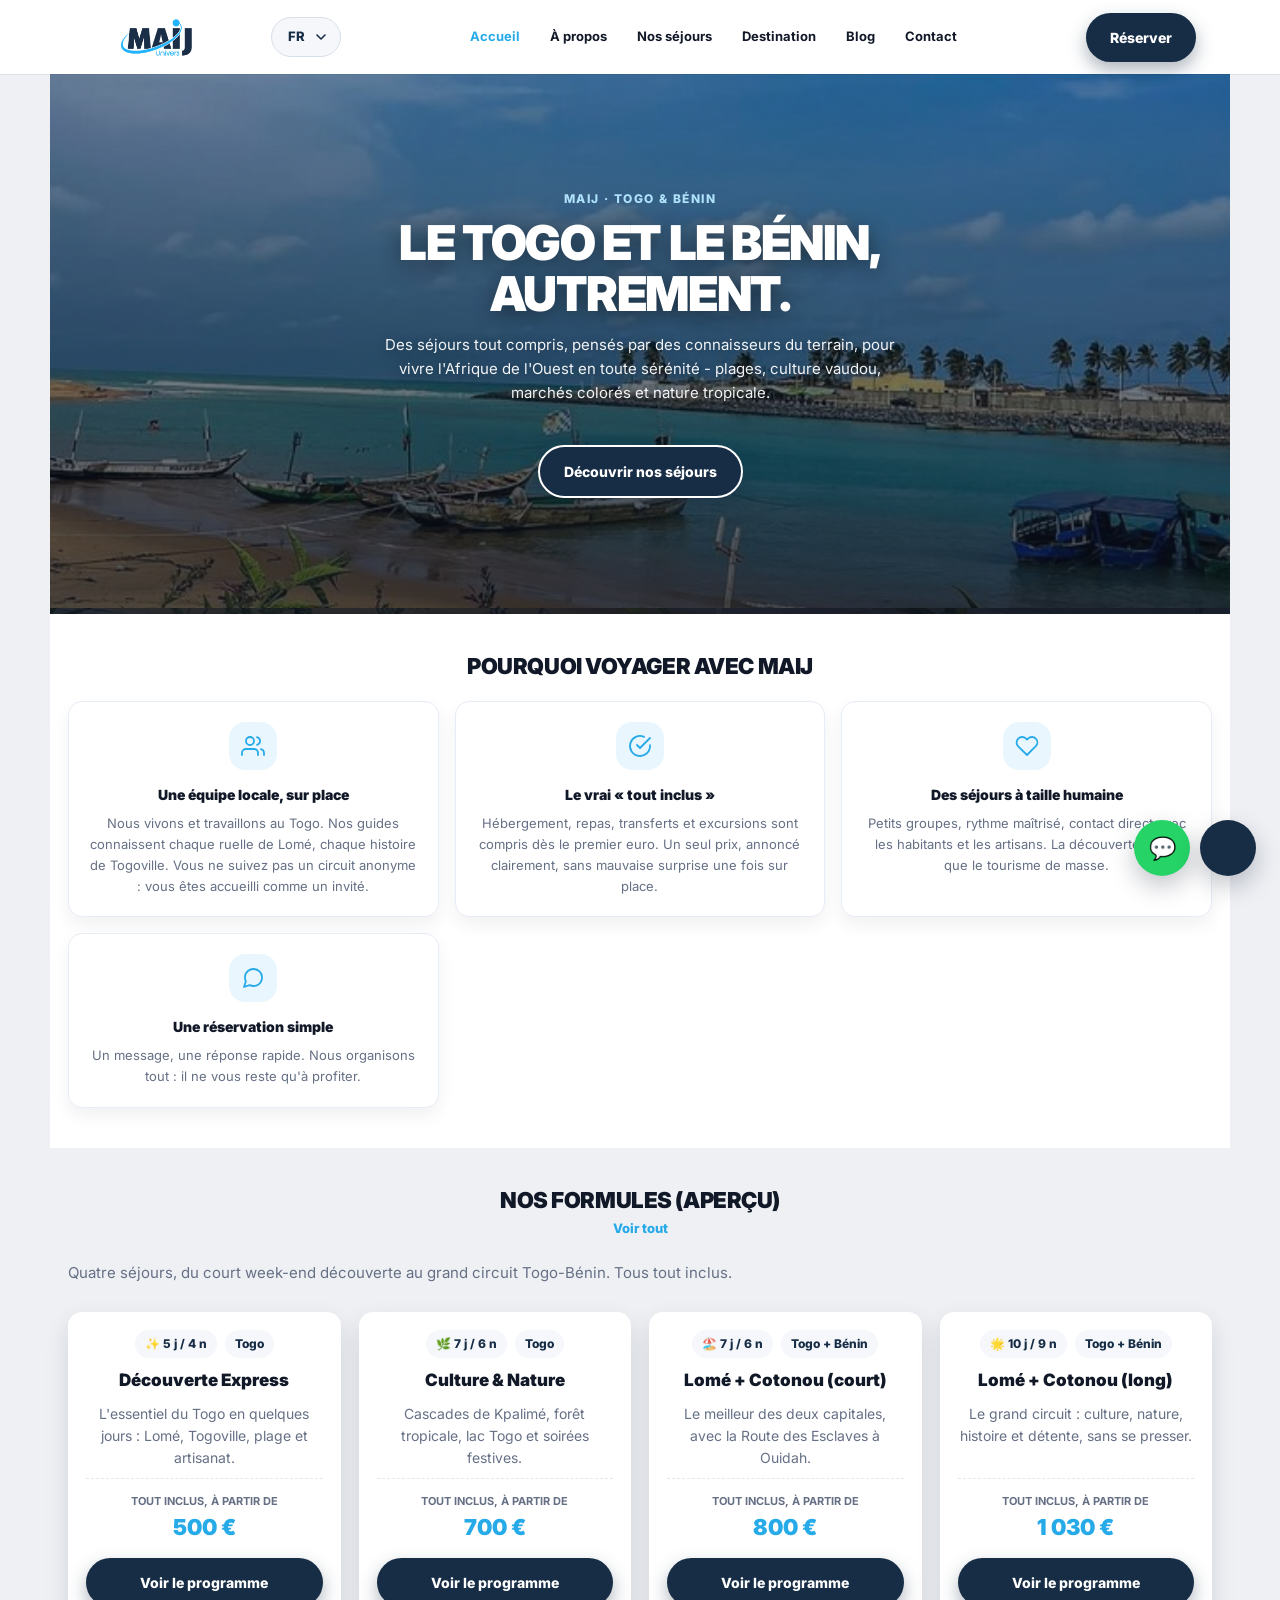
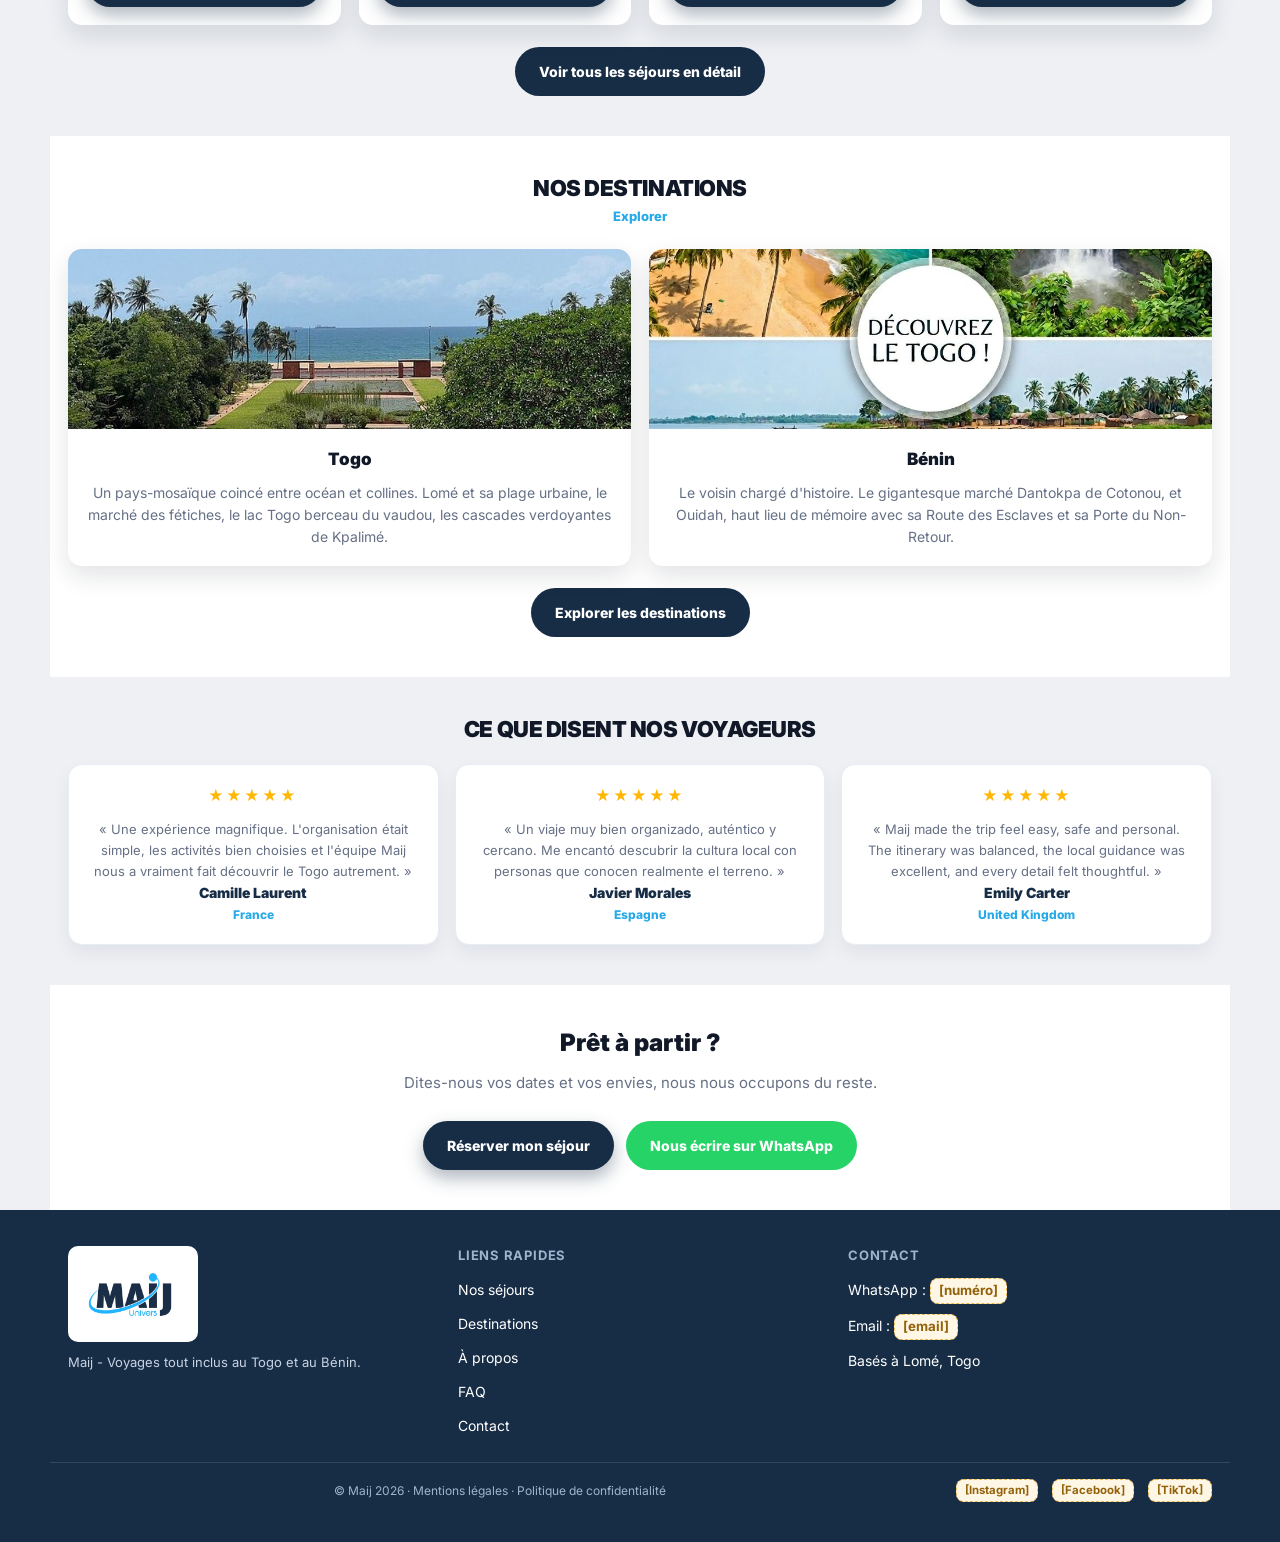
==== commit a9830449: "Remplace les emojis par des icônes SVG, ajoute des avis clients et TikTok - Icônes ligne sobres (.ma" ====
--- a/index.html
+++ b/index.html
@@ -75,22 +75,30 @@
       </div>
       <div class="why-grid reveal-group carousel-mobile">
         <div class="reveal">
-          <span>🤝</span>
+          <span class="maij-icon" aria-hidden="true">
+            <svg viewBox="0 0 24 24"><path d="M17 21v-2a4 4 0 0 0-4-4H5a4 4 0 0 0-4 4v2"/><circle cx="9" cy="7" r="4"/><path d="M23 21v-2a4 4 0 0 0-3-3.87"/><path d="M16 3.13a4 4 0 0 1 0 7.75"/></svg>
+          </span>
           <h3 data-i18n="home.why.1.title">Une équipe locale, sur place</h3>
           <p data-i18n="home.why.1.text">Nous vivons et travaillons au Togo. Nos guides connaissent chaque ruelle de Lomé, chaque histoire de Togoville. Vous ne suivez pas un circuit anonyme : vous êtes accueilli comme un invité.</p>
         </div>
         <div class="reveal">
-          <span>💯</span>
+          <span class="maij-icon" aria-hidden="true">
+            <svg viewBox="0 0 24 24"><path d="M22 11.08V12a10 10 0 1 1-5.93-9.14"/><polyline points="22 4 12 14.01 9 11.01"/></svg>
+          </span>
           <h3 data-i18n="home.why.2.title">Le vrai « tout inclus »</h3>
           <p data-i18n="home.why.2.text">Hébergement, repas, transferts et excursions sont compris dès le premier euro. Un seul prix, annoncé clairement, sans mauvaise surprise une fois sur place.</p>
         </div>
         <div class="reveal">
-          <span>👥</span>
+          <span class="maij-icon" aria-hidden="true">
+            <svg viewBox="0 0 24 24"><path d="M20.8 4.6a5.5 5.5 0 0 0-7.8 0L12 5.6l-1-1a5.5 5.5 0 0 0-7.8 7.8l1 1L12 21l7.8-7.8 1-1a5.5 5.5 0 0 0 0-7.6z"/></svg>
+          </span>
           <h3 data-i18n="home.why.3.title">Des séjours à taille humaine</h3>
           <p data-i18n="home.why.3.text">Petits groupes, rythme maîtrisé, contact direct avec les habitants et les artisans. La découverte plutôt que le tourisme de masse.</p>
         </div>
         <div class="reveal">
-          <span>⚡</span>
+          <span class="maij-icon" aria-hidden="true">
+            <svg viewBox="0 0 24 24"><path d="M21 11.5a8.38 8.38 0 0 1-.9 3.8 8.5 8.5 0 0 1-7.6 4.7 8.38 8.38 0 0 1-3.8-.9L3 21l1.9-5.7a8.38 8.38 0 0 1-.9-3.8 8.5 8.5 0 0 1 4.7-7.6 8.38 8.38 0 0 1 3.8-.9h.5a8.48 8.48 0 0 1 8 8v.5z"/></svg>
+          </span>
           <h3 data-i18n="home.why.4.title">Une réservation simple</h3>
           <p data-i18n="home.why.4.text">Un message, une réponse rapide. Nous organisons tout : il ne vous reste qu'à profiter.</p>
         </div>
@@ -187,24 +195,40 @@
     </section>
 
     <section class="section">
-      <div class="section-title">
+      <div class="section-title section-title--center">
         <h2 data-i18n="home.testimonials.title">Ce que disent nos voyageurs</h2>
       </div>
+      <!-- Avis de démonstration à remplacer par de vrais avis clients -->
       <div class="testimonial-grid reveal-group carousel-mobile">
         <article class="reveal">
-          <div class="avatar">?</div>
-          <h3 class="todo" data-i18n="todo.testimonial_name">[Prénom], [Pays]</h3>
-          <p class="todo" data-i18n="todo.testimonial_1">[Témoignage authentique à récupérer auprès d'anciens clients.]</p>
+          <div class="stars" aria-label="5 étoiles sur 5">★★★★★</div>
+          <blockquote>
+            <p>« Une expérience magnifique. L'organisation était simple, les activités bien choisies et l'équipe Maij nous a vraiment fait découvrir le Togo autrement. »</p>
+          </blockquote>
+          <div class="testimonial-author">
+            <strong>Camille Laurent</strong>
+            <span>France</span>
+          </div>
         </article>
         <article class="reveal">
-          <div class="avatar">?</div>
-          <h3 class="todo" data-i18n="todo.testimonial_name">[Prénom], [Pays]</h3>
-          <p class="todo" data-i18n="todo.testimonial_2">[Deuxième témoignage à récupérer.]</p>
+          <div class="stars" aria-label="5 étoiles sur 5">★★★★★</div>
+          <blockquote>
+            <p>« Un viaje muy bien organizado, auténtico y cercano. Me encantó descubrir la cultura local con personas que conocen realmente el terreno. »</p>
+          </blockquote>
+          <div class="testimonial-author">
+            <strong>Javier Morales</strong>
+            <span>Espagne</span>
+          </div>
         </article>
         <article class="reveal">
-          <div class="avatar">?</div>
-          <h3 class="todo" data-i18n="todo.testimonial_name">[Prénom], [Pays]</h3>
-          <p class="todo" data-i18n="todo.testimonial_3">[Troisième témoignage à récupérer.]</p>
+          <div class="stars" aria-label="5 étoiles sur 5">★★★★★</div>
+          <blockquote>
+            <p>« Maij made the trip feel easy, safe and personal. The itinerary was balanced, the local guidance was excellent, and every detail felt thoughtful. »</p>
+          </blockquote>
+          <div class="testimonial-author">
+            <strong>Emily Carter</strong>
+            <span>United Kingdom</span>
+          </div>
         </article>
       </div>
       <div class="carousel-dots" aria-hidden="true"></div>
@@ -252,6 +276,7 @@
       <div style="display:flex;gap:14px;">
         <a href="#" class="todo" data-i18n="todo.instagram">[Instagram]</a>
         <a href="#" class="todo" data-i18n="todo.facebook">[Facebook]</a>
+        <a href="#" class="todo" data-i18n="todo.tiktok">[TikTok]</a>
       </div>
     </div>
   </footer>
--- a/style.css
+++ b/style.css
@@ -1064,8 +1064,26 @@
   box-shadow: 0 8px 18px rgba(15, 23, 42, 0.06);
 }
 
-.why-grid span {
-  font-size: 30px;
+/* Icônes ligne sobres (remplacent les emojis) */
+.maij-icon {
+  width: 48px;
+  height: 48px;
+  display: grid;
+  place-items: center;
+  margin: 0 auto 14px;
+  border-radius: 16px;
+  background: rgba(38, 170, 232, 0.1);
+  color: var(--primary);
+}
+
+.maij-icon svg {
+  width: 24px;
+  height: 24px;
+  stroke: currentColor;
+  stroke-width: 1.8;
+  fill: none;
+  stroke-linecap: round;
+  stroke-linejoin: round;
 }
 
 .why-grid h3,
@@ -1081,6 +1099,37 @@
   font-size: 13px;
   color: var(--muted);
   line-height: 1.6;
+}
+
+/* Avis clients : étoiles + carte plus crédible */
+.stars {
+  color: #ffb703;
+  letter-spacing: 2px;
+  font-size: 15px;
+  margin-bottom: 12px;
+}
+
+.testimonial-grid blockquote {
+  margin: 0;
+}
+
+.testimonial-author strong {
+  display: block;
+  color: var(--dark);
+  font-size: 14px;
+  font-weight: 900;
+}
+
+.testimonial-author span {
+  display: block;
+  color: var(--primary);
+  font-size: 12px;
+  font-weight: 800;
+  margin-top: 3px;
+}
+
+.testimonial-grid article {
+  text-align: center;
 }
 
 .avatar {
